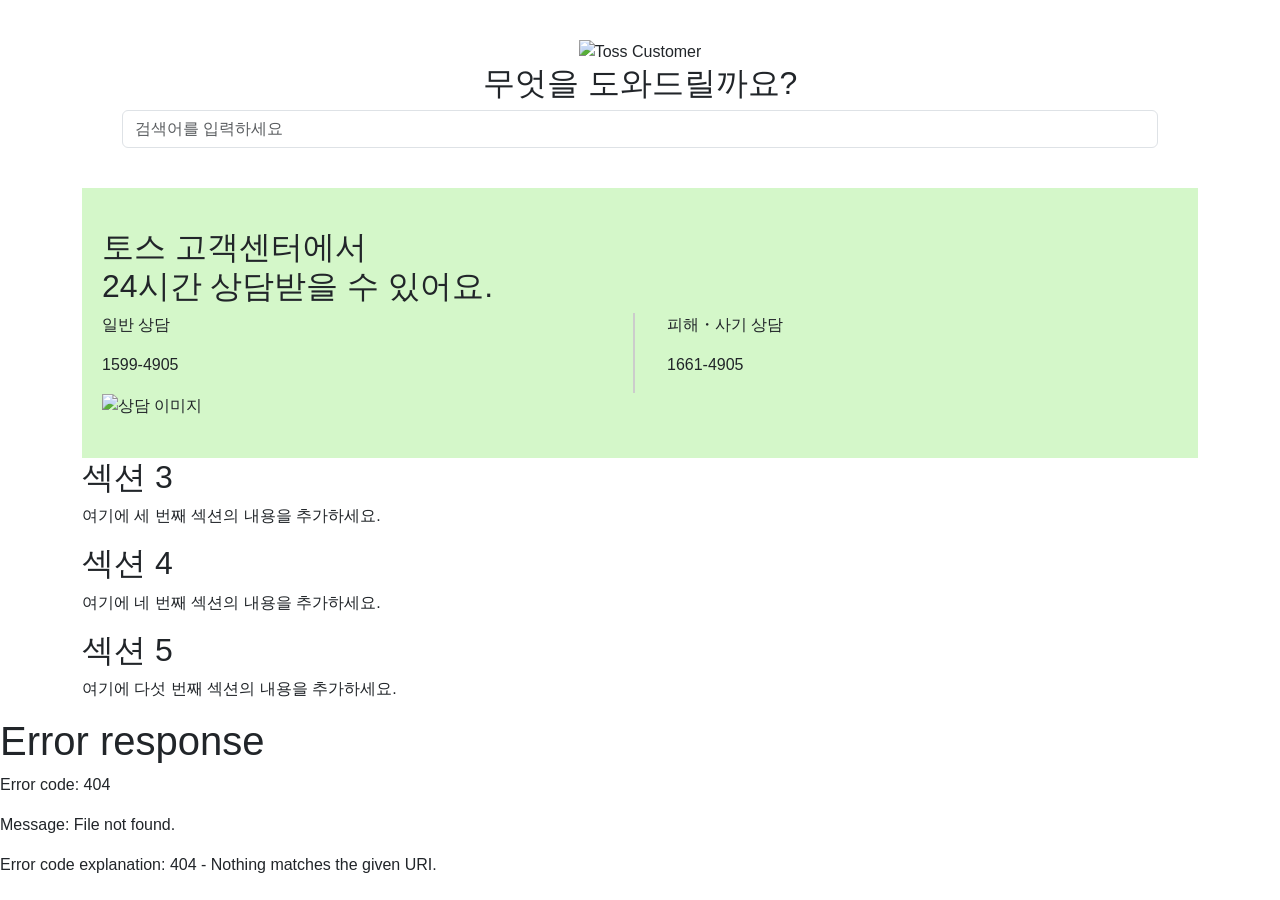
==== customerCenter/index.html @ 92075aa8 "gg" ====
<!DOCTYPE html>
<html lang="en">
<head>
  <meta charset="UTF-8">
  <meta name="viewport" content="width=device-width, initial-scale=1.0">
  <title>토스 고객센터</title>
  <link href="https://cdn.jsdelivr.net/npm/bootstrap@5.3.2/dist/css/bootstrap.min.css" rel="stylesheet"> 
  <script src="https://cdn.jsdelivr.net/npm/bootstrap@5.3.2/dist/js/bootstrap.bundle.min.js"></script>
  <style>
    html, body {
      font-family: Arial, sans-serif;
      margin: 0;
      padding: 0;
      height: 100%;
      overflow-x: hidden; /* 가로 스크롤 숨기기 */
    }

    #help {
      display: flex;
      flex-direction: column;
      justify-content: center;
      align-items: center;
      text-align: center;
      padding: 40px;
    }

    .section2 {
      background-color: #d4f7c9;
        width: 100%;
      padding: 40px 0;
      margin: 0;
    }

    .section2 .content {
      max-width: 1200px;
      margin: 0 auto;
      padding: 0 20px;
    }

    img {
      max-width: 100%;
      height: auto;
      object-fit: cover;
    }
  </style>
</head>
<body>

  <div class="container">
    <!-- 무엇을 도와드릴까요? -->
    <div id="help">
      <img src="img/toss_customer.png" alt="Toss Customer" class="img-fluid">
      <h2>무엇을 도와드릴까요?</h2>
      <input type="text" class="form-control search-input" placeholder="검색어를 입력하세요" aria-label="Search">
    </div>

    <!-- 고객센터 안내 -->
    <div class="section section2">
      <div class="content">
        <h2>토스 고객센터에서<br> 24시간 상담받을 수 있어요.</h2>
        <div class="row">
          <div class="col" style="border-right: 2px solid #ccc; padding-right: 20px; margin-right: 20px;">
            <p>일반 상담</p>
            <p>1599-4905</p>
          </div>
          <div class="col">
            <p>피해・사기 상담</p>
            <p>1661-4905</p>
          </div>
        </div>
        <img src="img/toss_tell.png" alt="상담 이미지" class="img-fluid" style="max-width: 500px; height: auto; object-position: top;">
      </div>
    </div>

    <!-- 추가 섹션 -->
    <div class="section section3">
      <h2>섹션 3</h2>
      <p>여기에 세 번째 섹션의 내용을 추가하세요.</p>
    </div>

    <div class="section section4">
      <h2>섹션 4</h2>
      <p>여기에 네 번째 섹션의 내용을 추가하세요.</p>
    </div>

    <div class="section section5">
      <h2>섹션 5</h2>
      <p>여기에 다섯 번째 섹션의 내용을 추가하세요.</p>
    </div>
  </div>

  <!-- footer.js에서 footer 파일을 불러오기 위한 스크립트 -->
  <script>
    fetch('/footer/footer.html')
      .then(response => response.text())
      .then(data => {
        document.body.insertAdjacentHTML('beforeend', data);
      });
  </script>

</body>
</html>
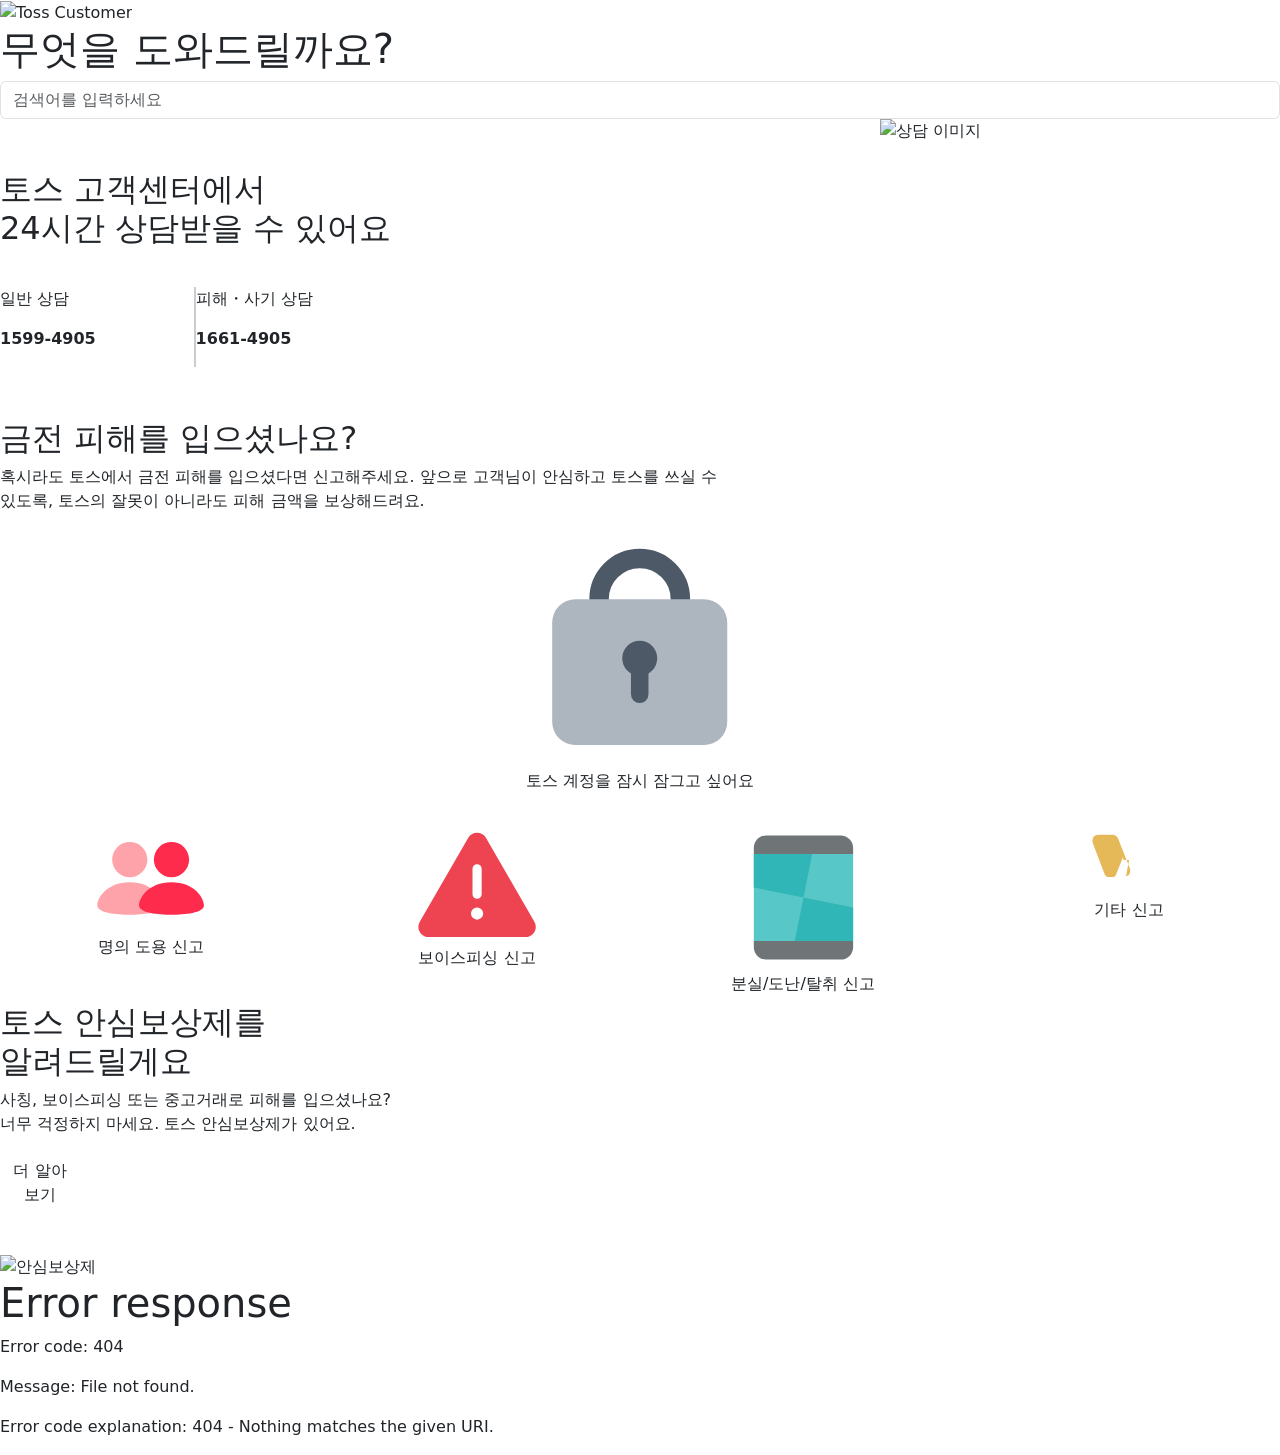
==== commit 5a4ffebf: "style분리,footer파일명 index로 변경" ====
--- a/customerCenter/index.html
+++ b/customerCenter/index.html
@@ -6,97 +6,137 @@
   <title>토스 고객센터</title>
   <link href="https://cdn.jsdelivr.net/npm/bootstrap@5.3.2/dist/css/bootstrap.min.css" rel="stylesheet"> 
   <script src="https://cdn.jsdelivr.net/npm/bootstrap@5.3.2/dist/js/bootstrap.bundle.min.js"></script>
-  <style>
-    html, body {
-      font-family: Arial, sans-serif;
-      margin: 0;
-      padding: 0;
-      height: 100%;
-      overflow-x: hidden; /* 가로 스크롤 숨기기 */
-    }
+    <link rel="stylesheet" href="/css/style.css">
+    </head>
+    <body>
 
-    #help {
-      display: flex;
-      flex-direction: column;
-      justify-content: center;
-      align-items: center;
-      text-align: center;
-      padding: 40px;
-    }
+  <!-- 무엇을 도와드릴까요? -->
+  <div class="section help">
+    <img src="img/toss_customer.png" alt="Toss Customer" class="img-fluid" width="100px">
+    <h1>무엇을 도와드릴까요?</h1>
+    <input type="text" class="form-control search-input" placeholder="검색어를 입력하세요" aria-label="Search">
+  </div>
 
-    .section2 {
-      background-color: #d4f7c9;
-        width: 100%;
-      padding: 40px 0;
-      margin: 0;
-    }
-
-    .section2 .content {
-      max-width: 1200px;
-      margin: 0 auto;
-      padding: 0 20px;
-    }
-
-    img {
-      max-width: 100%;
-      height: auto;
-      object-fit: cover;
-    }
-  </style>
-</head>
-<body>
-
-  <div class="container">
-    <!-- 무엇을 도와드릴까요? -->
-    <div id="help">
-      <img src="img/toss_customer.png" alt="Toss Customer" class="img-fluid">
-      <h2>무엇을 도와드릴까요?</h2>
-      <input type="text" class="form-control search-input" placeholder="검색어를 입력하세요" aria-label="Search">
-    </div>
-
-    <!-- 고객센터 안내 -->
-    <div class="section section2">
-      <div class="content">
-        <h2>토스 고객센터에서<br> 24시간 상담받을 수 있어요.</h2>
-        <div class="row">
-          <div class="col" style="border-right: 2px solid #ccc; padding-right: 20px; margin-right: 20px;">
+  <!-- 고객센터 안내 -->
+  <div class="section customer">
+    <div style="display: flex; align-items: center; justify-content: space-between;">
+      <div>
+        <div style="text-align: left; margin-bottom: 40px;">
+          <h2>토스 고객센터에서<br> 24시간 상담받을 수 있어요</h2>
+        </div>
+        <div class="contact-info" style="display: flex;">
+          <div class="col-6" style="border-right: 2px solid #ccc; padding-right: 20px;">
             <p>일반 상담</p>
-            <p>1599-4905</p>
+            <p class="fw-bold">1599-4905</p>
           </div>
-          <div class="col">
+          <div class="col-6">
             <p>피해・사기 상담</p>
-            <p>1661-4905</p>
+            <p class="fw-bold">1661-4905</p>
           </div>
         </div>
-        <img src="img/toss_tell.png" alt="상담 이미지" class="img-fluid" style="max-width: 500px; height: auto; object-position: top;">
+      </div>
+      <!-- 이미지를 오른쪽에 배치 -->
+      <img src="img/toss_tell.png" alt="상담 이미지" class="img-fluid" style="width: 400px; height: 300px; object-fit: cover; object-position: top;">
+    </div>
+  </div>
+  
+
+  <!-- 피해 신고하기 -->
+  <div class="section report">
+    <h2>금전 피해를 입으셨나요?</h2>
+    <p>혹시라도 토스에서 금전 피해를 입으셨다면 신고해주세요. 앞으로 고객님이 안심하고 토스를 쓰실 수<br> 있도록, 토스의 잘못이 아니라도 피해 금액을 보상해드려요.</p>
+    <!-- 신고버튼 -->
+    <div class="row text-center">
+      <!-- 첫 번째 줄: 토스 계정 잠시 잠그고 싶어요 -->
+      <div class="col-12 mb-3">
+        <button class="btn btn-custom">
+          <svg xmlns="http://www.w3.org/2000/svg" viewBox="0 0 24 24">
+            <g fill="none" fill-rule="evenodd">
+              <path stroke="#4E5968" stroke-linecap="round" stroke-width="2" d="M16.18 6.5a4.18 4.18 0 10-8.36 0"></path>
+              <path fill="#ADB5BE" d="M5.4 21.5h13.2a2.4 2.4 0 002.4-2.4V8.9a2.4 2.4 0 00-2.4-2.4H5.4A2.4 2.4 0 003 8.9v10.2a2.4 2.4 0 002.4 2.4"></path>
+              <path fill="#4E5968" d="M13.8 12.525a1.8 1.8 0 11-3.599.001 1.8 1.8 0 013.599 0"></path>
+              <path stroke="#4E5968" stroke-linecap="round" stroke-linejoin="round" stroke-width="1.8" d="M12 13.025v3.25"></path>
+            </g>
+          </svg>        
+          토스 계정을 잠시 잠그고 싶어요
+        </button>
+      </div>
+
+      <!-- 두 번째 줄: 나머지 신고 버튼들 -->
+      <div class="col-3">
+        <button class="btn btn-custom auto">
+          <svg xmlns="http://www.w3.org/2000/svg" viewBox="0 0 24 24">
+            <g fill="#ffa3ab">
+              <circle cx="7.5" cy="7.9" r="3.8"></circle>
+              <path d="M7.5 12.8c-5 0-7 3.4-7 5s4.2 2 7 2 7-.4 7-2-2-5-7-5z"></path>
+            </g>
+            <g fill="#ff2b4c">
+              <circle cx="16.5" cy="7.9" r="3.8"></circle>
+              <path d="M16.5 12.8c-5 0-7 3.4-7 5s4.2 2 7 2 7-.4 7-2-2-5-7-5z"></path>
+            </g>
+          </svg>
+          명의 도용 신고
+        </button>
+      </div>
+      <div class="col-3">
+        <button class="btn btn-custom auto">
+          <svg xmlns="http://www.w3.org/2000/svg" viewBox="0 0 24 24">
+            <g fill="none" fill-rule="evenodd">
+              <path fill="#EE4452" d="M10.268 2.913L.74 19.416c-.771 1.333.192 3 1.73 3H21.53c1.539 0 2.502-1.667 1.73-3L13.734 2.913c-.771-1.333-2.694-1.333-3.465 0"></path>
+              <path fill="#FFF" d="M12 16.583a1.2 1.2 0 100 2.4 1.2 1.2 0 000-2.4m0-1.683a.9.9 0 01-.9-.9V9a.9.9 0 011.8 0v5a.9.9 0 01-.9.9"></path>
+            </g>
+          </svg>
+          보이스피싱 신고
+        </button>
+      </div>
+      <div class="col-3">
+        <button class="btn btn-custom auto">
+          <svg xmlns="http://www.w3.org/2000/svg" viewBox="0 0 24 24">
+            <path d="m20 4c0-1.1-.9-2-2-2h-12c-1.1 0-2 .9-2 2v1h16z" fill="#6f7477"></path>
+            <path d="m4 20c0 1.1.9 2 2 2h12c1.1 0 2-.9 2-2v-1h-16z" fill="#6f7477"></path>
+            <path d="m4 5h16v14h-16z" fill="#58c7c7"></path>
+            <g fill="#30b6b6">
+              <path d="m12 12 1.4-7h-9.4v5.4z"></path>
+              <path d="m20 13.6-8-1.6-1.4 7h9.4z"></path>
+            </g>
+          </svg>      
+          분실/도난/탈취 신고
+        </button>
+      </div>
+      <div class="col-3">
+        <button class="btn btn-custom auto">
+          <svg xmlns="http://www.w3.org/2000/svg" viewBox="0 0 24 24">
+            <path fill="#e5b858" d="m12 12h-1.8l-.2-.9-2.3 5.8c-.2.4-.6.6-1.1.6h-1.3c-.6 0-1-.4-1.2-.9l-3.8-10c-.2-.6-.2-1.3.1-1.9s1-.9 1.6-.9h4.7c.7 0 1.4.4 1.7 1.1l3.9 9.9c.1.6.1 1.3-.3 1.9-.2.3-.6.5-1 .5"></path>
+          </svg>
+          기타 신고
+        </button>
       </div>
     </div>
-
-    <!-- 추가 섹션 -->
-    <div class="section section3">
-      <h2>섹션 3</h2>
-      <p>여기에 세 번째 섹션의 내용을 추가하세요.</p>
+  </div>
+  <div class="section compensation">
+    <div style="text-align: left; margin-bottom: 40px;">
+      <h2>토스 안심보상제를<br> 알려드릴게요</h2>
+      <p>사칭, 보이스피싱 또는 중고거래로 피해를 입으셨나요?<br>
+        너무 걱정하지 마세요. 토스 안심보상제가 있어요.</p>
+      <button class="btn btn-custom auto" style="width: 80px;">더 알아보기</button>
     </div>
-
-    <div class="section section4">
-      <h2>섹션 4</h2>
-      <p>여기에 네 번째 섹션의 내용을 추가하세요.</p>
-    </div>
-
-    <div class="section section5">
-      <h2>섹션 5</h2>
-      <p>여기에 다섯 번째 섹션의 내용을 추가하세요.</p>
+    <div>
+      <img src="/img/toss_compensation.png" alt="안심보상제" style="width: 300px;">
     </div>
   </div>
+  
+  
+  <!-- footer.html 파일을 포함할 div -->
+<div id="footer-container"></div>
 
-  <!-- footer.js에서 footer 파일을 불러오기 위한 스크립트 -->
-  <script>
-    fetch('/footer/footer.html')
-      .then(response => response.text())
-      .then(data => {
-        document.body.insertAdjacentHTML('beforeend', data);
-      });
-  </script>
+<script>
+  fetch('../footer/footer.html')  // footer/footer 경로에서 파일을 가져옵니다.
+    .then(response => response.text())
+    .then(data => {
+      document.getElementById('footer-container').innerHTML = data;
+    })
+    .catch(error => console.error('Error loading footer:', error));
+</script>
 
 </body>
 </html>
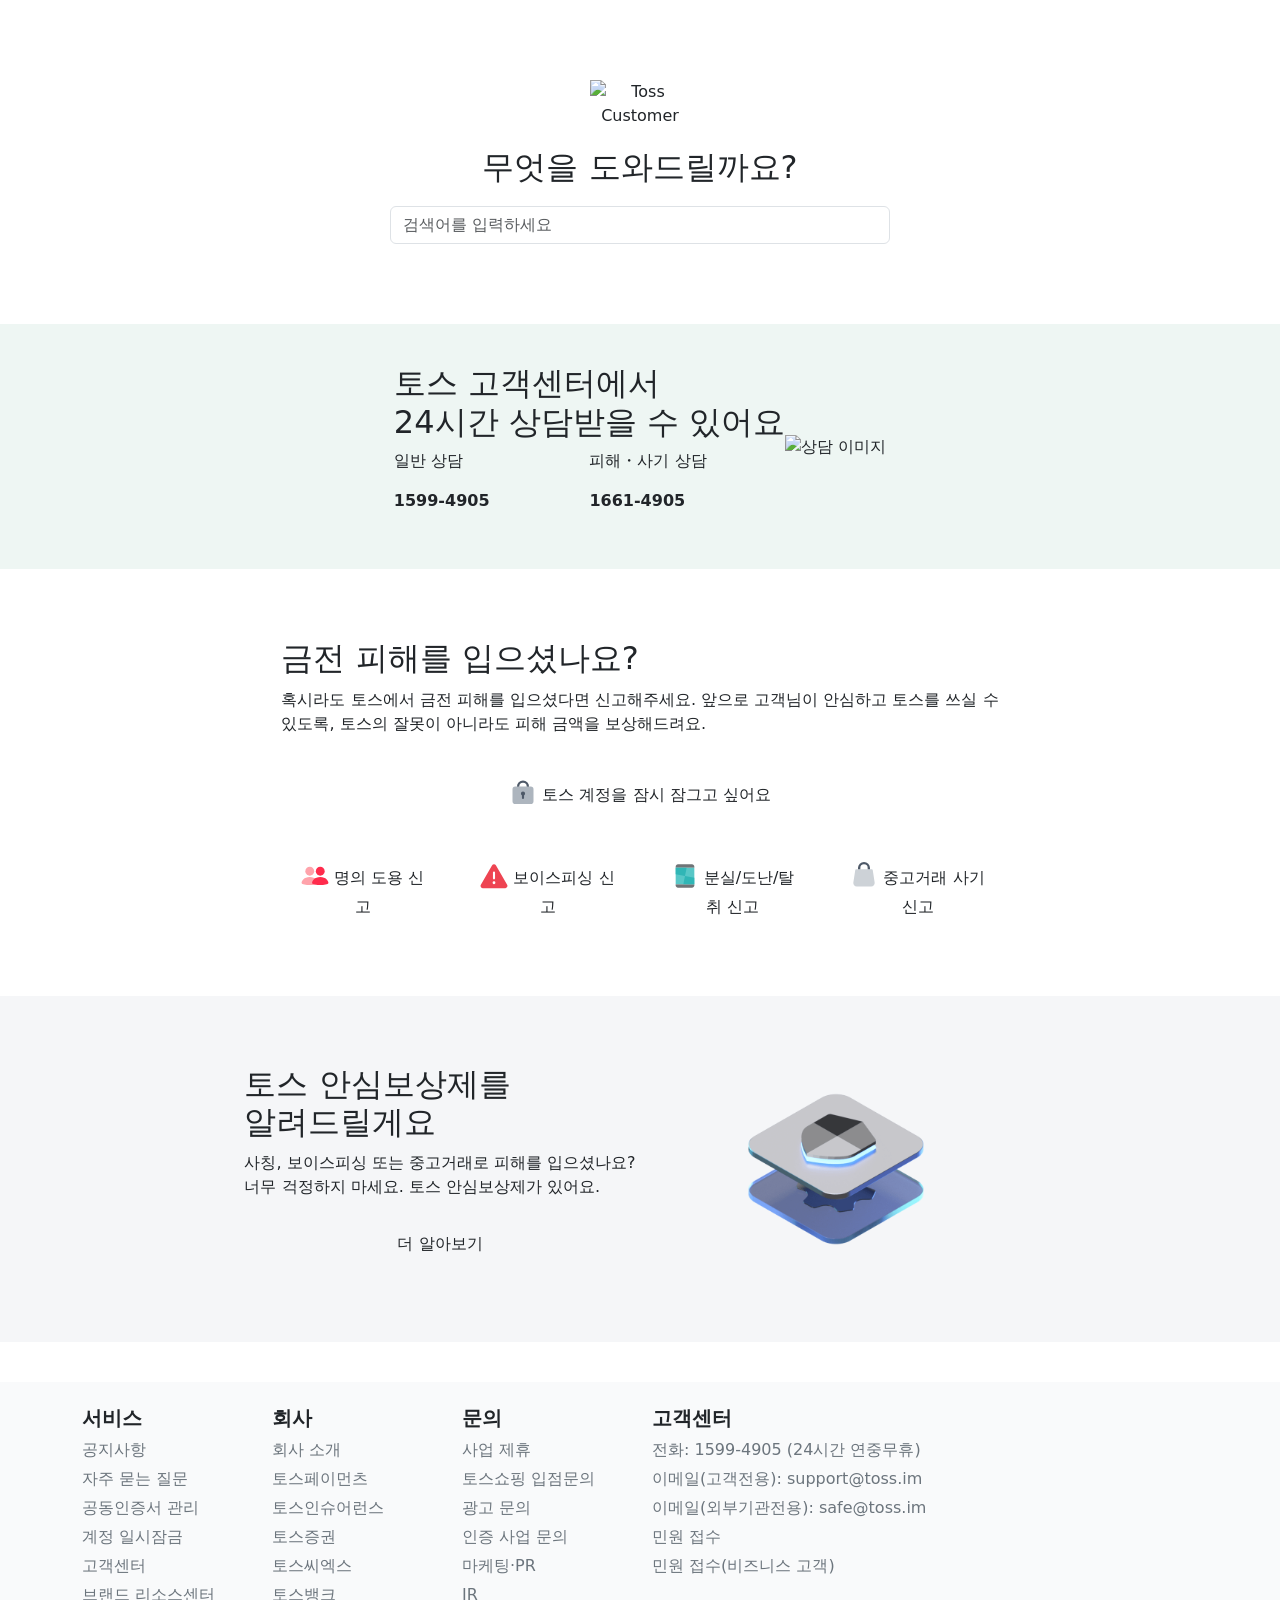
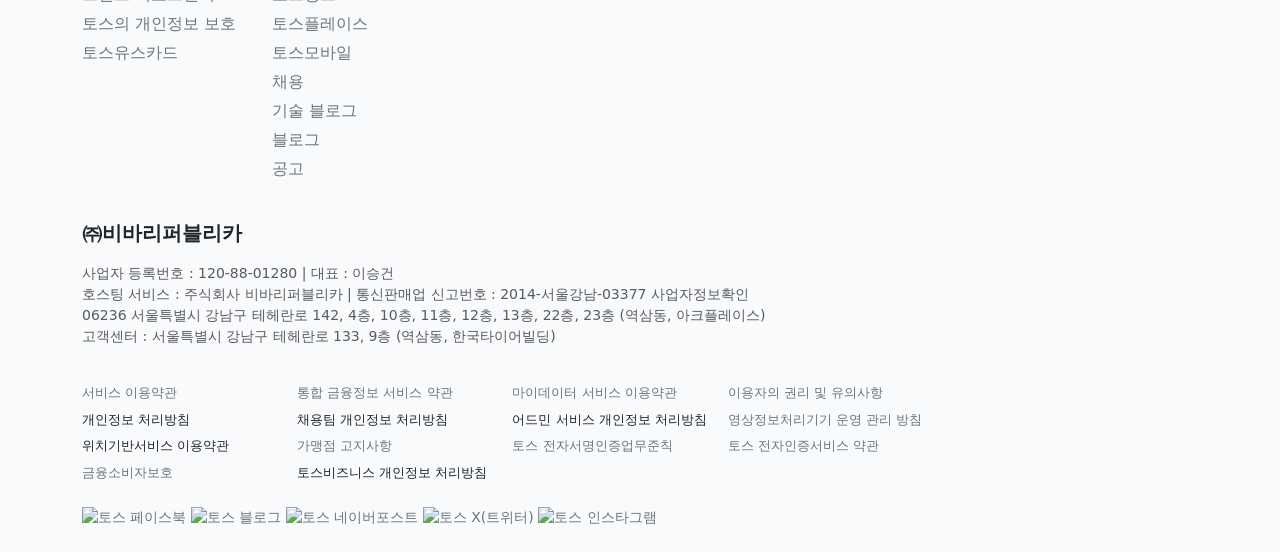
==== commit b972cbad: "푸터 경로수정" ====
--- a/customerCenter/index.html
+++ b/customerCenter/index.html
@@ -6,48 +6,41 @@
   <title>토스 고객센터</title>
   <link href="https://cdn.jsdelivr.net/npm/bootstrap@5.3.2/dist/css/bootstrap.min.css" rel="stylesheet"> 
   <script src="https://cdn.jsdelivr.net/npm/bootstrap@5.3.2/dist/js/bootstrap.bundle.min.js"></script>
-    <link rel="stylesheet" href="/css/style.css">
-    </head>
-    <body>
+  <link rel="stylesheet" href="./css/style.css">
+</head>
+<body>
 
-  <!-- 무엇을 도와드릴까요? -->
   <div class="section help">
     <img src="img/toss_customer.png" alt="Toss Customer" class="img-fluid" width="100px">
     <h1>무엇을 도와드릴까요?</h1>
     <input type="text" class="form-control search-input" placeholder="검색어를 입력하세요" aria-label="Search">
   </div>
 
-  <!-- 고객센터 안내 -->
-  <div class="section customer">
-    <div style="display: flex; align-items: center; justify-content: space-between;">
-      <div>
-        <div style="text-align: left; margin-bottom: 40px;">
-          <h2>토스 고객센터에서<br> 24시간 상담받을 수 있어요</h2>
+  <div class="section customer img_container">
+    <div>
+      <h2>토스 고객센터에서<br> 24시간 상담받을 수 있어요</h2>
+      <div class="contact-info">
+        <div class="col-6">
+          <p>일반 상담</p>
+          <p class="fw-bold">1599-4905</p>
         </div>
-        <div class="contact-info" style="display: flex;">
-          <div class="col-6" style="border-right: 2px solid #ccc; padding-right: 20px;">
-            <p>일반 상담</p>
-            <p class="fw-bold">1599-4905</p>
-          </div>
-          <div class="col-6">
-            <p>피해・사기 상담</p>
-            <p class="fw-bold">1661-4905</p>
-          </div>
+        <div class="col-6">
+          <p>피해・사기 상담</p>
+          <p class="fw-bold">1661-4905</p>
         </div>
       </div>
-      <!-- 이미지를 오른쪽에 배치 -->
-      <img src="img/toss_tell.png" alt="상담 이미지" class="img-fluid" style="width: 400px; height: 300px; object-fit: cover; object-position: top;">
+    </div>
+    <div>
+      <img src="img/toss_tell.png" alt="상담 이미지" class="img-fluid">
     </div>
   </div>
-  
 
-  <!-- 피해 신고하기 -->
   <div class="section report">
+    <div>
     <h2>금전 피해를 입으셨나요?</h2>
     <p>혹시라도 토스에서 금전 피해를 입으셨다면 신고해주세요. 앞으로 고객님이 안심하고 토스를 쓰실 수<br> 있도록, 토스의 잘못이 아니라도 피해 금액을 보상해드려요.</p>
-    <!-- 신고버튼 -->
-    <div class="row text-center">
-      <!-- 첫 번째 줄: 토스 계정 잠시 잠그고 싶어요 -->
+    </div>
+    <div class="row">
       <div class="col-12 mb-3">
         <button class="btn btn-custom">
           <svg xmlns="http://www.w3.org/2000/svg" viewBox="0 0 24 24">
@@ -62,7 +55,6 @@
         </button>
       </div>
 
-      <!-- 두 번째 줄: 나머지 신고 버튼들 -->
       <div class="col-3">
         <button class="btn btn-custom auto">
           <svg xmlns="http://www.w3.org/2000/svg" viewBox="0 0 24 24">
@@ -79,7 +71,7 @@
         </button>
       </div>
       <div class="col-3">
-        <button class="btn btn-custom auto">
+        <button class='btn btn-custom auto'>
           <svg xmlns="http://www.w3.org/2000/svg" viewBox="0 0 24 24">
             <g fill="none" fill-rule="evenodd">
               <path fill="#EE4452" d="M10.268 2.913L.74 19.416c-.771 1.333.192 3 1.73 3H21.53c1.539 0 2.502-1.667 1.73-3L13.734 2.913c-.771-1.333-2.694-1.333-3.465 0"></path>
@@ -105,38 +97,35 @@
       </div>
       <div class="col-3">
         <button class="btn btn-custom auto">
-          <svg xmlns="http://www.w3.org/2000/svg" viewBox="0 0 24 24">
-            <path fill="#e5b858" d="m12 12h-1.8l-.2-.9-2.3 5.8c-.2.4-.6.6-1.1.6h-1.3c-.6 0-1-.4-1.2-.9l-3.8-10c-.2-.6-.2-1.3.1-1.9s1-.9 1.6-.9h4.7c.7 0 1.4.4 1.7 1.1l3.9 9.9c.1.6.1 1.3-.3 1.9-.2.3-.6.5-1 .5"></path>
-          </svg>
-          기타 신고
+          <svg enable-background="new 0 0 24 24" viewBox="0 0 24 24" xmlns="http://www.w3.org/2000/svg">
+            <path d="m18.52 6.163h-13.04c-.493 0-.913.36-.988.847l-1.624 10.515c-.281 1.818 1.126 3.458 2.965 3.458h12.334c1.839 0 3.246-1.64 2.965-3.458l-1.624-10.515c-.075-.487-.495-.847-.988-.847z" fill="#cdd2d7"></path><path d="m7.855 6.163v-1c0-2.289 1.856-4.145 4.145-4.145s4.145 1.856 4.145 4.145v1" fill="none" stroke="#4e5968" stroke-miterlimit="10" stroke-width="2">
+            </path></svg>
+         중고거래 사기 신고
         </button>
       </div>
     </div>
   </div>
-  <div class="section compensation">
-    <div style="text-align: left; margin-bottom: 40px;">
+
+  <div class="section compensation img_container">
+    <div>
       <h2>토스 안심보상제를<br> 알려드릴게요</h2>
-      <p>사칭, 보이스피싱 또는 중고거래로 피해를 입으셨나요?<br>
-        너무 걱정하지 마세요. 토스 안심보상제가 있어요.</p>
-      <button class="btn btn-custom auto" style="width: 80px;">더 알아보기</button>
+      <p>사칭, 보이스피싱 또는 중고거래로 피해를 입으셨나요?<br> 너무 걱정하지 마세요. 토스 안심보상제가 있어요.</p>
+      <button class="btn btn-custom auto">더 알아보기</button>
     </div>
     <div>
-      <img src="/img/toss_compensation.png" alt="안심보상제" style="width: 300px;">
+      <img src="./img/toss_compensation.png" alt="안심보상제">
     </div>
   </div>
-  
-  
-  <!-- footer.html 파일을 포함할 div -->
-<div id="footer-container"></div>
 
-<script>
-  fetch('../footer/footer.html')  // footer/footer 경로에서 파일을 가져옵니다.
-    .then(response => response.text())
-    .then(data => {
-      document.getElementById('footer-container').innerHTML = data;
-    })
-    .catch(error => console.error('Error loading footer:', error));
-</script>
+  <div id="footer-container"></div>
 
+  <script>
+    fetch('../footer/index.html')
+      .then(response => response.text())
+      .then(data => {
+        document.getElementById('footer-container').innerHTML = data;
+      })
+      .catch(error => console.error('Error loading footer:', error));
+  </script>
 </body>
 </html>
--- a/customerCenter/css/style.css
+++ b/customerCenter/css/style.css
@@ -0,0 +1,142 @@
+body {
+  font-family: Arial, sans-serif;
+  height: 100%;
+}
+
+/* 섹션 스타일 */
+.section {
+  margin: 40px 0;
+  padding: 40px 0;
+   width: 100%;
+  text-align: center;
+  display: flex;
+  align-items: center;
+  justify-content: start;
+  flex-direction: column;
+} 
+
+.customer {
+  background-color: #EEF6F3;
+}
+
+
+.compensation {
+  background-color: #F5F6F8;
+  flex-direction: row;
+  justify-content: center;
+}
+
+/* 제목 스타일 */
+h2 {
+  font-size: 28px;
+  font-weight: bold;
+  text-align: left;
+  margin-top: 40px;
+  margin-bottom: 20px;
+}
+p {
+  margin-bottom: 20px;
+  text-align: left;
+}
+/* 버튼 스타일 */
+.btn-custom {
+  background-color: #f0f0f0;
+  border-color: #ccc;
+  color: #333;
+  display: flex;
+  flex-direction: column;
+  align-items: center;
+  justify-content: center;
+  text-align: center;
+  height: 100%;
+  width: 100%;
+  margin: 10px 0;
+  font-size: 14px;
+  min-width: 120px;
+}
+
+.btn-custom:hover {
+  background-color: #e0e0e0;
+  border-color: #bbb;
+}
+
+.btn-custom svg {
+  width: 28px;
+  height: 28px;
+  margin-bottom: 5px;
+}
+/* 이미지 컨테이너 */
+.img_container {
+  display: flex;
+  align-items: center; /* 세로 중앙 정렬 */
+  justify-content: center; /* 양쪽에 배치 */
+  flex-direction: row; /* 이미지를 오른쪽으로 배치 */
+}
+
+.img-container img {
+ 
+  object-fit: cover; /* 이미지가 잘리지 않도록 설정 */
+}
+
+/* 무엇을 도와드릴까요? */
+.help img {
+  width: 100px;
+}
+
+.help h1 {
+  font-size: 2rem;
+  margin: 20px 0;
+}
+
+.search-input {
+  max-width: 500px;
+  margin: 0 auto;
+  display: block;
+}
+
+/* 고객센터 안내 */
+.customer{
+  max-height: 300px;
+}
+
+.customer .contact-info {
+  display: flex;  /* 전화번호 가로정렬 */
+  }
+
+.customer img {
+  width: 400px;
+  height: 300px;
+  object-fit: cover;
+  object-position: top;
+}
+
+/* 피해 신고하기 */
+.report{
+ padding: 30px 0;
+}
+.report h2 {
+  font-size: 2rem;
+  margin-bottom: 10px;
+  
+}
+.report .row {
+  max-width: 740px; /* 최대 너비 설정 */
+  margin: 0 auto; /* 중앙 정렬 */
+}
+
+/* 토스 안심보상제 */
+.compensation {
+  display: flex;
+   margin-top: 40px;
+}
+
+.compensation h2 {
+  font-size: 2rem;
+  margin-bottom: 10px;
+}
+
+
+/* 안심보상 이미지 */
+.compensation img {
+  width: 400px;
+}
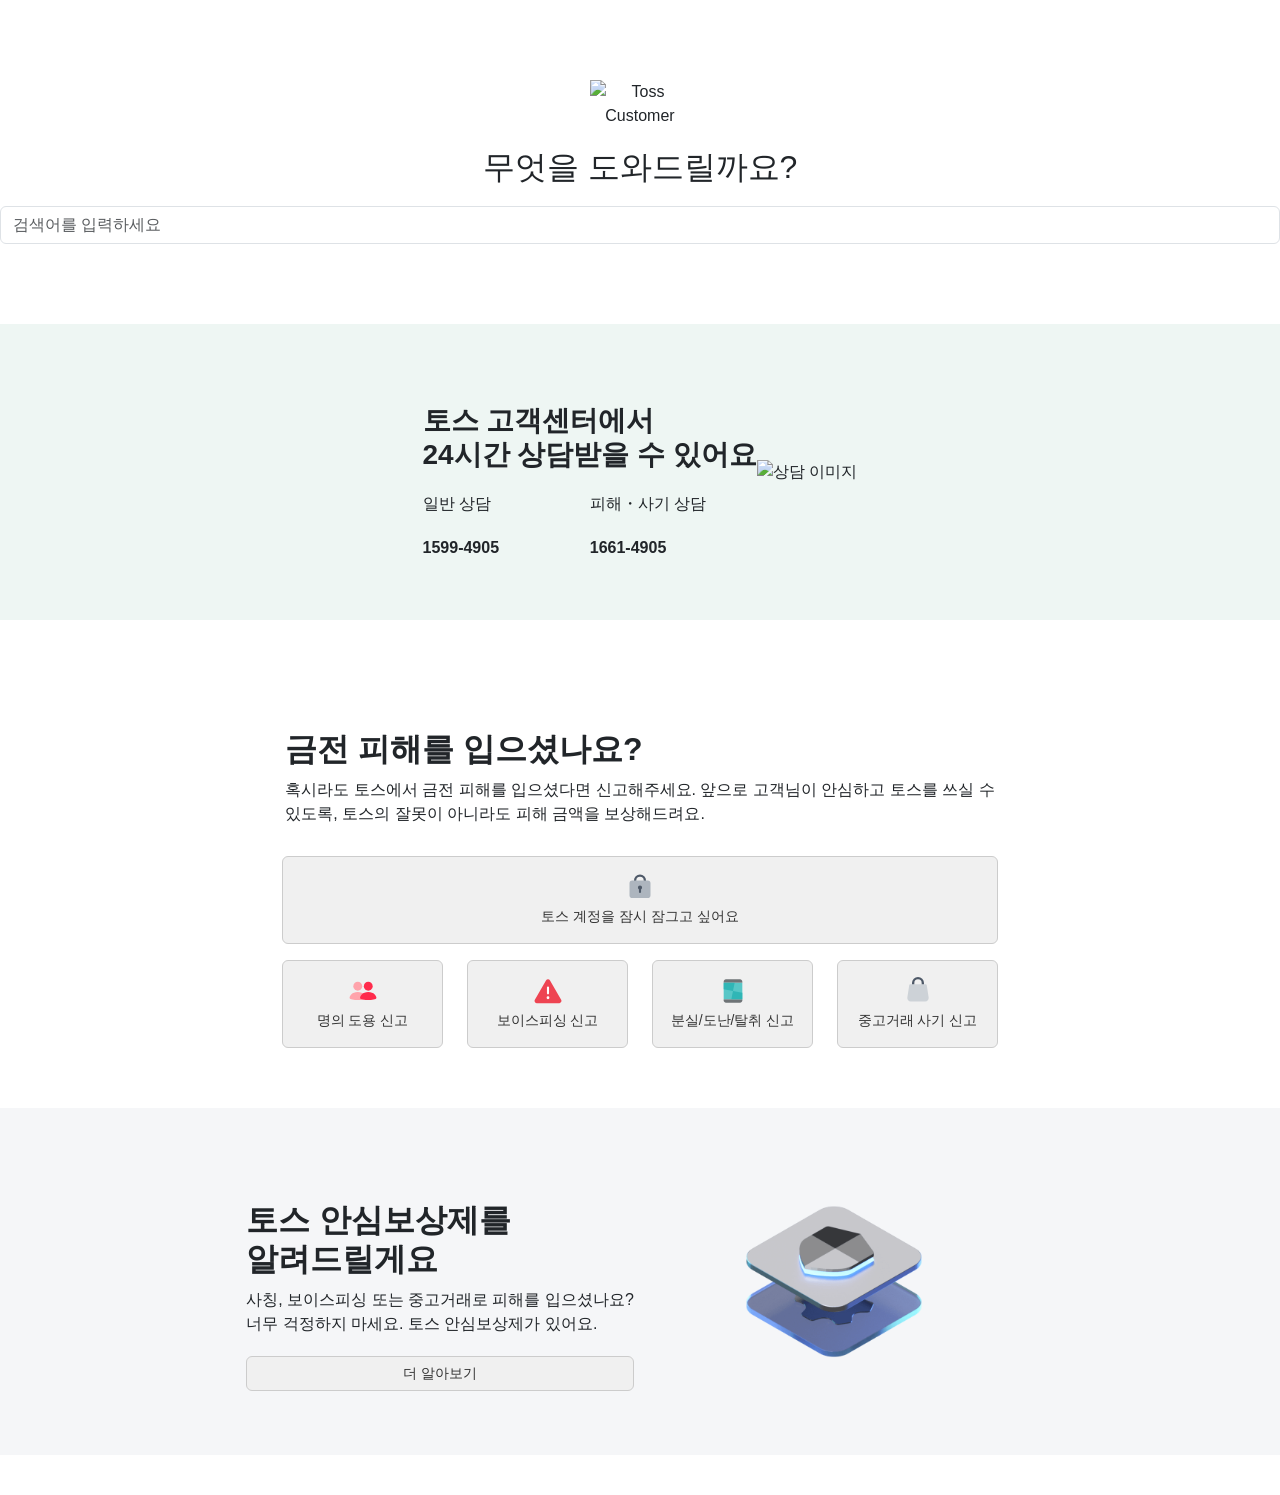
==== commit d0bfc656: "스네이크 클래스로 변경" ====
--- a/customerCenter/index.html
+++ b/customerCenter/index.html
@@ -6,7 +6,7 @@
   <title>토스 고객센터</title>
   <link href="https://cdn.jsdelivr.net/npm/bootstrap@5.3.2/dist/css/bootstrap.min.css" rel="stylesheet"> 
   <script src="https://cdn.jsdelivr.net/npm/bootstrap@5.3.2/dist/js/bootstrap.bundle.min.js"></script>
-  <link rel="stylesheet" href="./css/style.css">
+  <link rel="stylesheet" href="/customerCenter/css/style.css">
 </head>
 <body>
 
@@ -19,7 +19,7 @@
   <div class="section customer img_container">
     <div>
       <h2>토스 고객센터에서<br> 24시간 상담받을 수 있어요</h2>
-      <div class="contact-info">
+      <div class="contact_info">
         <div class="col-6">
           <p>일반 상담</p>
           <p class="fw-bold">1599-4905</p>
@@ -42,7 +42,7 @@
     </div>
     <div class="row">
       <div class="col-12 mb-3">
-        <button class="btn btn-custom">
+        <button class="btn btn_custom auto">
           <svg xmlns="http://www.w3.org/2000/svg" viewBox="0 0 24 24">
             <g fill="none" fill-rule="evenodd">
               <path stroke="#4E5968" stroke-linecap="round" stroke-width="2" d="M16.18 6.5a4.18 4.18 0 10-8.36 0"></path>
@@ -56,7 +56,7 @@
       </div>
 
       <div class="col-3">
-        <button class="btn btn-custom auto">
+        <button class="btn btn_custom auto">
           <svg xmlns="http://www.w3.org/2000/svg" viewBox="0 0 24 24">
             <g fill="#ffa3ab">
               <circle cx="7.5" cy="7.9" r="3.8"></circle>
@@ -71,7 +71,7 @@
         </button>
       </div>
       <div class="col-3">
-        <button class='btn btn-custom auto'>
+        <button class='btn btn_custom auto'>
           <svg xmlns="http://www.w3.org/2000/svg" viewBox="0 0 24 24">
             <g fill="none" fill-rule="evenodd">
               <path fill="#EE4452" d="M10.268 2.913L.74 19.416c-.771 1.333.192 3 1.73 3H21.53c1.539 0 2.502-1.667 1.73-3L13.734 2.913c-.771-1.333-2.694-1.333-3.465 0"></path>
@@ -82,7 +82,7 @@
         </button>
       </div>
       <div class="col-3">
-        <button class="btn btn-custom auto">
+        <button class="btn btn_custom auto">
           <svg xmlns="http://www.w3.org/2000/svg" viewBox="0 0 24 24">
             <path d="m20 4c0-1.1-.9-2-2-2h-12c-1.1 0-2 .9-2 2v1h16z" fill="#6f7477"></path>
             <path d="m4 20c0 1.1.9 2 2 2h12c1.1 0 2-.9 2-2v-1h-16z" fill="#6f7477"></path>
@@ -96,7 +96,7 @@
         </button>
       </div>
       <div class="col-3">
-        <button class="btn btn-custom auto">
+        <button class="btn btn_custom auto">
           <svg enable-background="new 0 0 24 24" viewBox="0 0 24 24" xmlns="http://www.w3.org/2000/svg">
             <path d="m18.52 6.163h-13.04c-.493 0-.913.36-.988.847l-1.624 10.515c-.281 1.818 1.126 3.458 2.965 3.458h12.334c1.839 0 3.246-1.64 2.965-3.458l-1.624-10.515c-.075-.487-.495-.847-.988-.847z" fill="#cdd2d7"></path><path d="m7.855 6.163v-1c0-2.289 1.856-4.145 4.145-4.145s4.145 1.856 4.145 4.145v1" fill="none" stroke="#4e5968" stroke-miterlimit="10" stroke-width="2">
             </path></svg>
@@ -110,16 +110,14 @@
     <div>
       <h2>토스 안심보상제를<br> 알려드릴게요</h2>
       <p>사칭, 보이스피싱 또는 중고거래로 피해를 입으셨나요?<br> 너무 걱정하지 마세요. 토스 안심보상제가 있어요.</p>
-      <button class="btn btn-custom auto">더 알아보기</button>
+      <button class="btn btn_custom auto">더 알아보기</button>
     </div>
     <div>
       <img src="./img/toss_compensation.png" alt="안심보상제">
     </div>
   </div>
 
-  <div id="footer-container"></div>
-
-  <script>
+    <script>
     fetch('../footer/index.html')
       .then(response => response.text())
       .then(data => {
--- a/customerCenter/css/style.css
+++ b/customerCenter/css/style.css
@@ -39,7 +39,7 @@
   text-align: left;
 }
 /* 버튼 스타일 */
-.btn-custom {
+.btn_custom {
   background-color: #f0f0f0;
   border-color: #ccc;
   color: #333;
@@ -55,12 +55,12 @@
   min-width: 120px;
 }
 
-.btn-custom:hover {
+.btn_custom:hover {
   background-color: #e0e0e0;
   border-color: #bbb;
 }
 
-.btn-custom svg {
+.btn_custom svg {
   width: 28px;
   height: 28px;
   margin-bottom: 5px;
@@ -73,7 +73,7 @@
   flex-direction: row; /* 이미지를 오른쪽으로 배치 */
 }
 
-.img-container img {
+.img_container img {
  
   object-fit: cover; /* 이미지가 잘리지 않도록 설정 */
 }
@@ -88,7 +88,7 @@
   margin: 20px 0;
 }
 
-.search-input {
+.search_input {
   max-width: 500px;
   margin: 0 auto;
   display: block;
@@ -99,7 +99,7 @@
   max-height: 300px;
 }
 
-.customer .contact-info {
+.customer .contact_info {
   display: flex;  /* 전화번호 가로정렬 */
   }
 
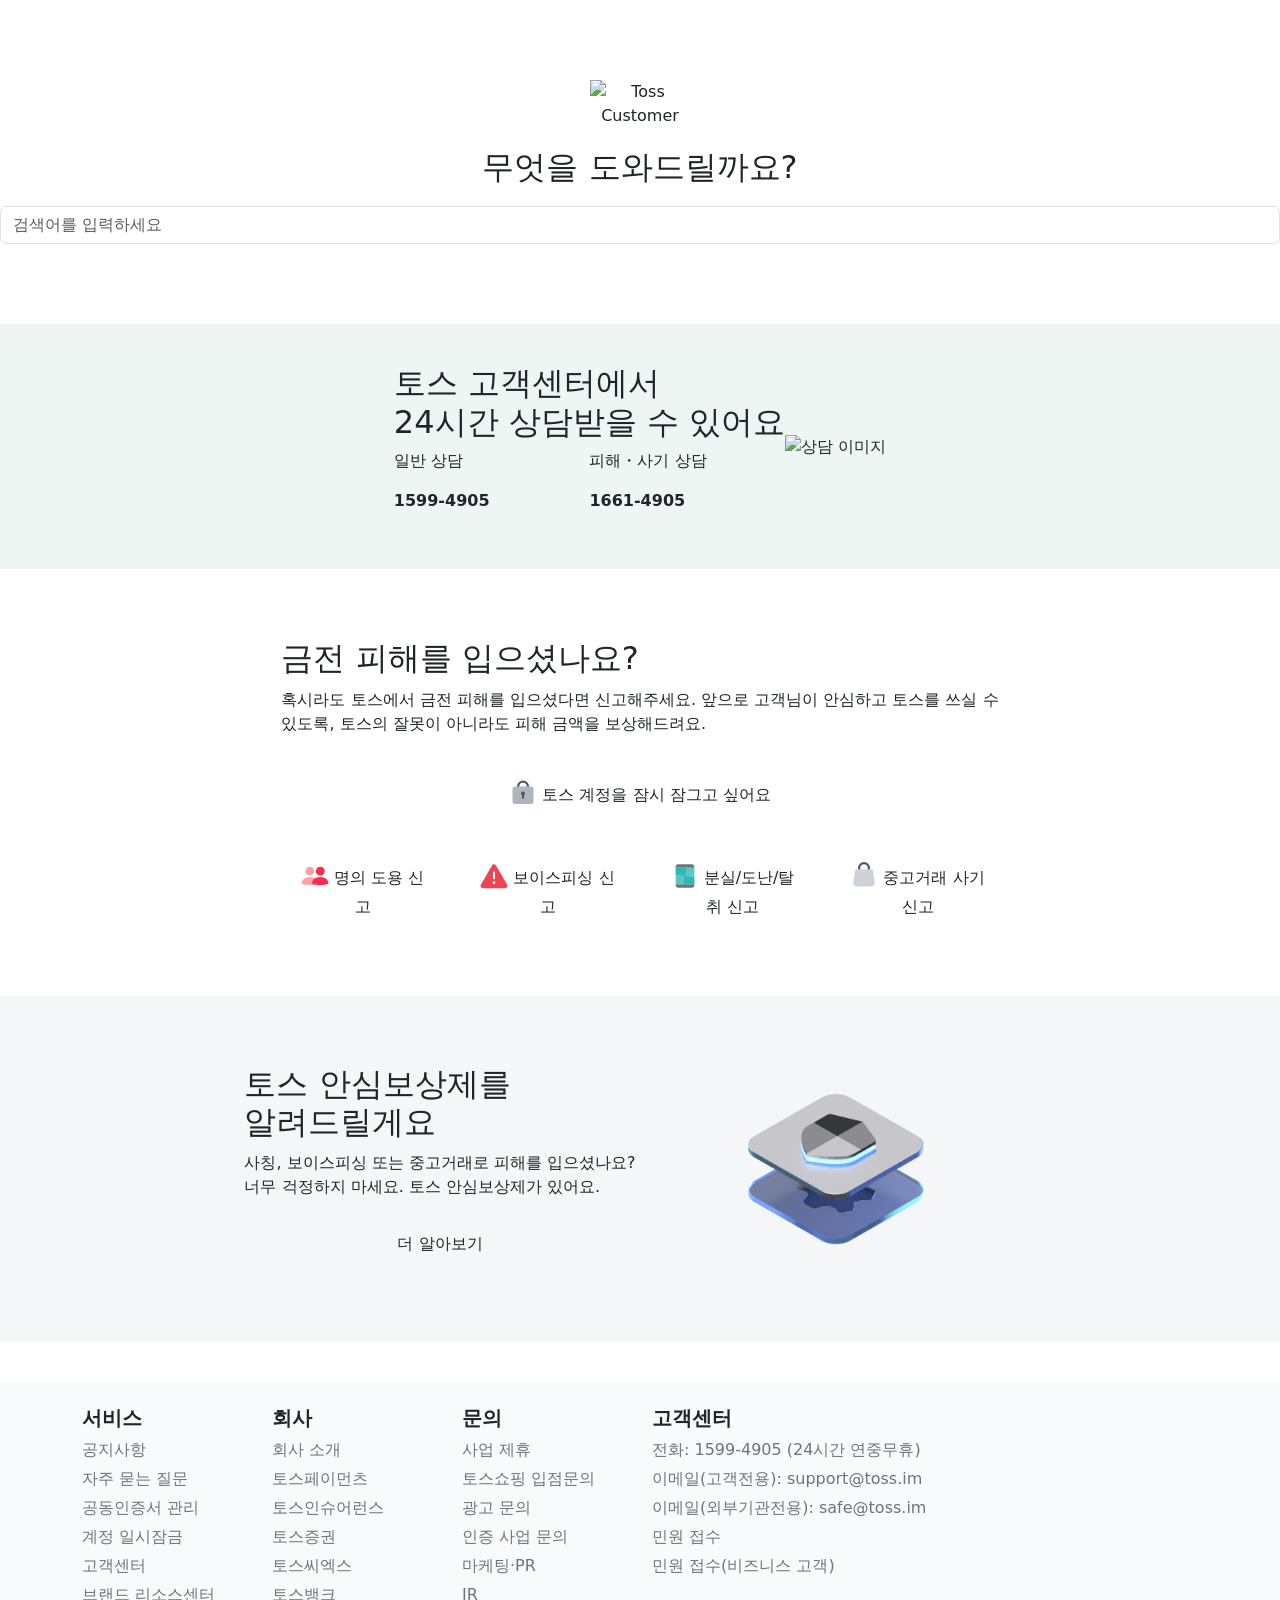
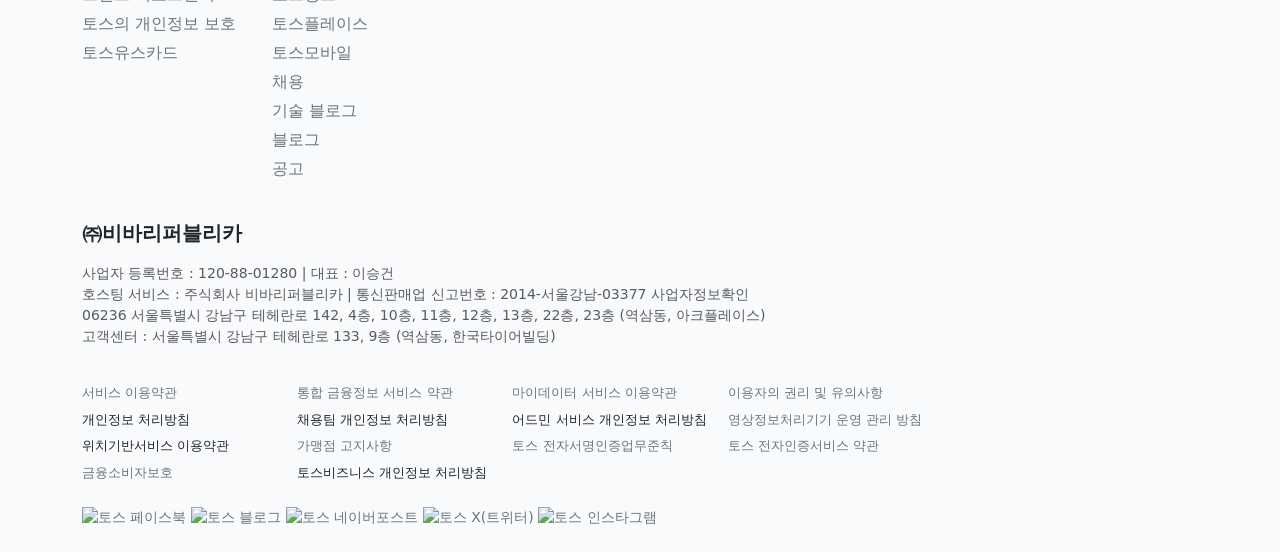
==== commit 054188dd: "푸터 JS로 불러오기" ====
--- a/customerCenter/index.html
+++ b/customerCenter/index.html
@@ -7,6 +7,22 @@
   <link href="https://cdn.jsdelivr.net/npm/bootstrap@5.3.2/dist/css/bootstrap.min.css" rel="stylesheet"> 
   <script src="https://cdn.jsdelivr.net/npm/bootstrap@5.3.2/dist/js/bootstrap.bundle.min.js"></script>
   <link rel="stylesheet" href="/customerCenter/css/style.css">
+  <script>
+    document.addEventListener('DOMContentLoaded', function() {
+  fetch('../footer/index.html') // 외부 footer 파일 경로
+    .then(response => response.text()) // 파일을 텍스트로 변환
+    .then(data => {
+      // 불러온 데이터가 footer-container에 삽입
+      const footerContainer = document.getElementById('footer-container');
+      if (footerContainer) {
+        footerContainer.innerHTML = data;
+      } else {
+        console.error('footer-container 요소를 찾을 수 없습니다.');
+      }
+    })
+    .catch(error => console.error('Error loading footer:', error));
+});
+  </script>
 </head>
 <body>
 
@@ -15,7 +31,6 @@
     <h1>무엇을 도와드릴까요?</h1>
     <input type="text" class="form-control search-input" placeholder="검색어를 입력하세요" aria-label="Search">
   </div>
-
   <div class="section customer img_container">
     <div>
       <h2>토스 고객센터에서<br> 24시간 상담받을 수 있어요</h2>
@@ -116,14 +131,9 @@
       <img src="./img/toss_compensation.png" alt="안심보상제">
     </div>
   </div>
-
+  <div id="footer-container"></div>
     <script>
-    fetch('../footer/index.html')
-      .then(response => response.text())
-      .then(data => {
-        document.getElementById('footer-container').innerHTML = data;
-      })
-      .catch(error => console.error('Error loading footer:', error));
+    
   </script>
 </body>
 </html>
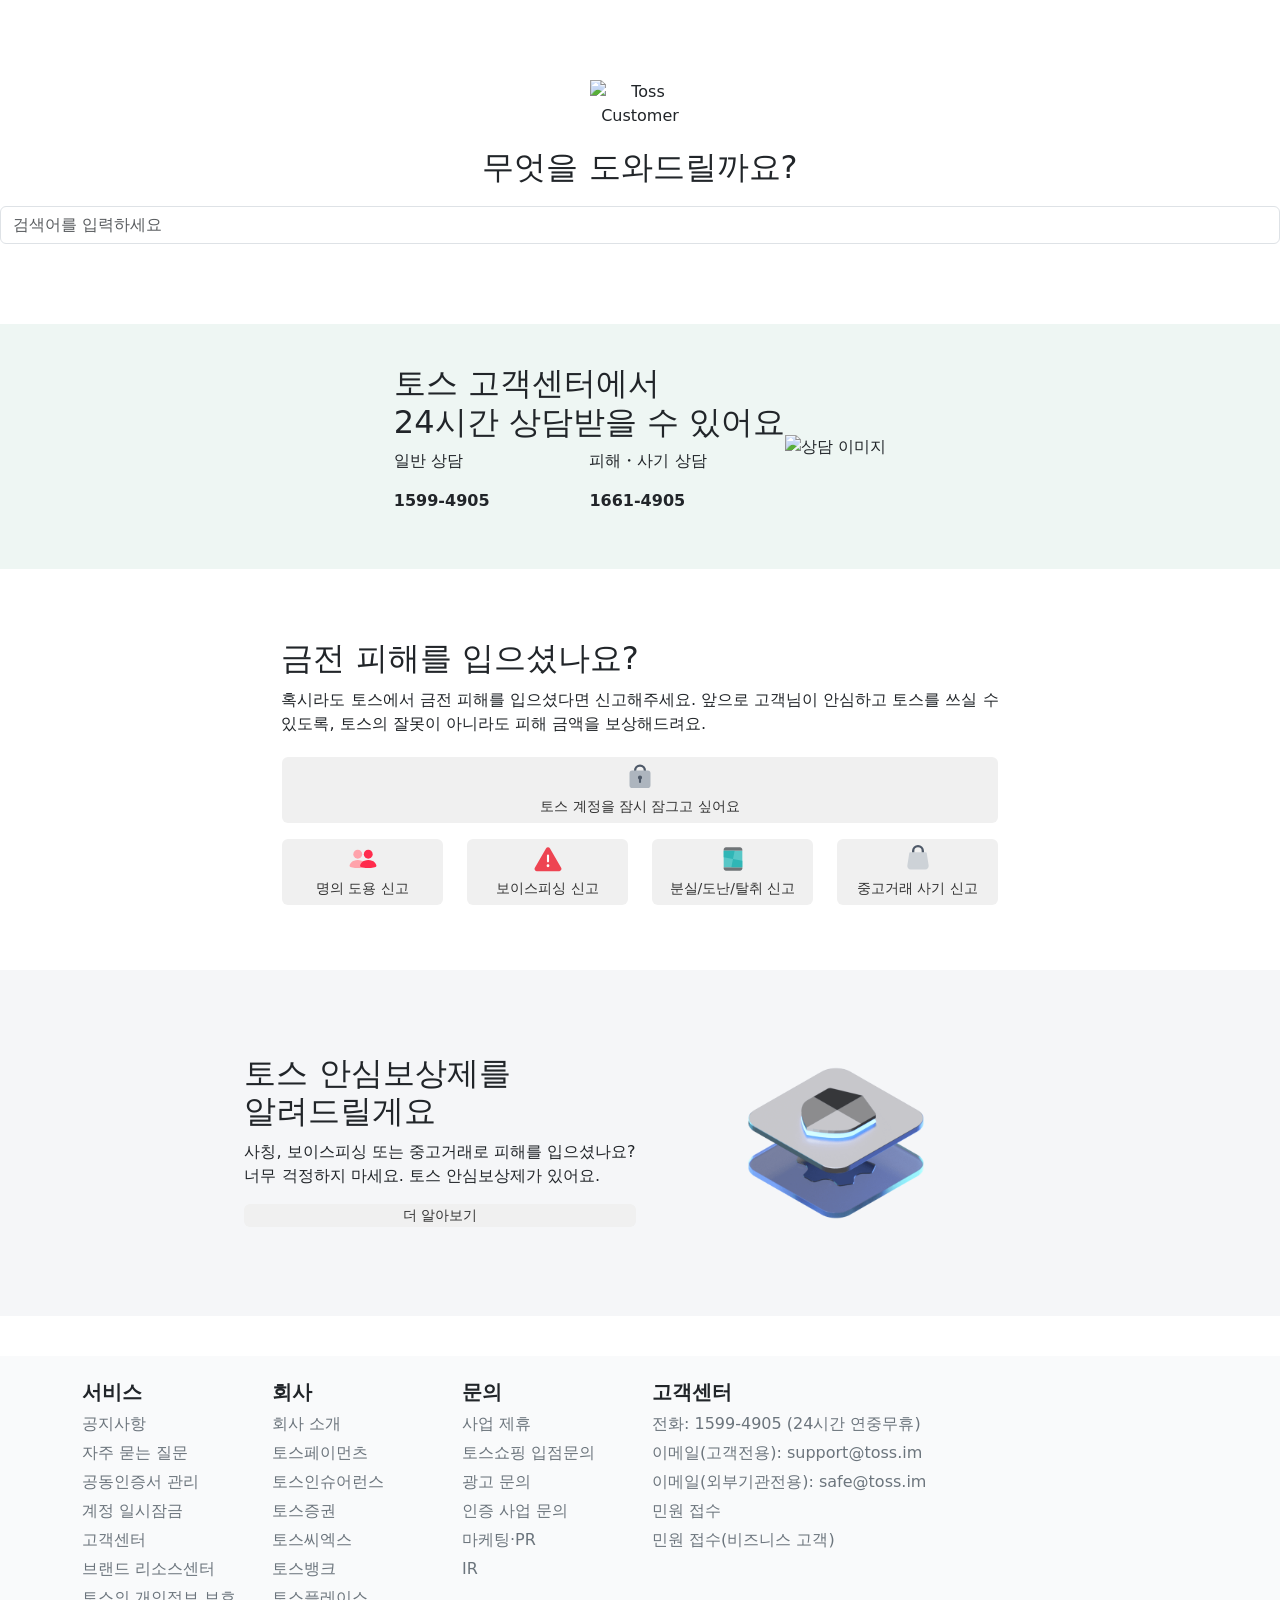
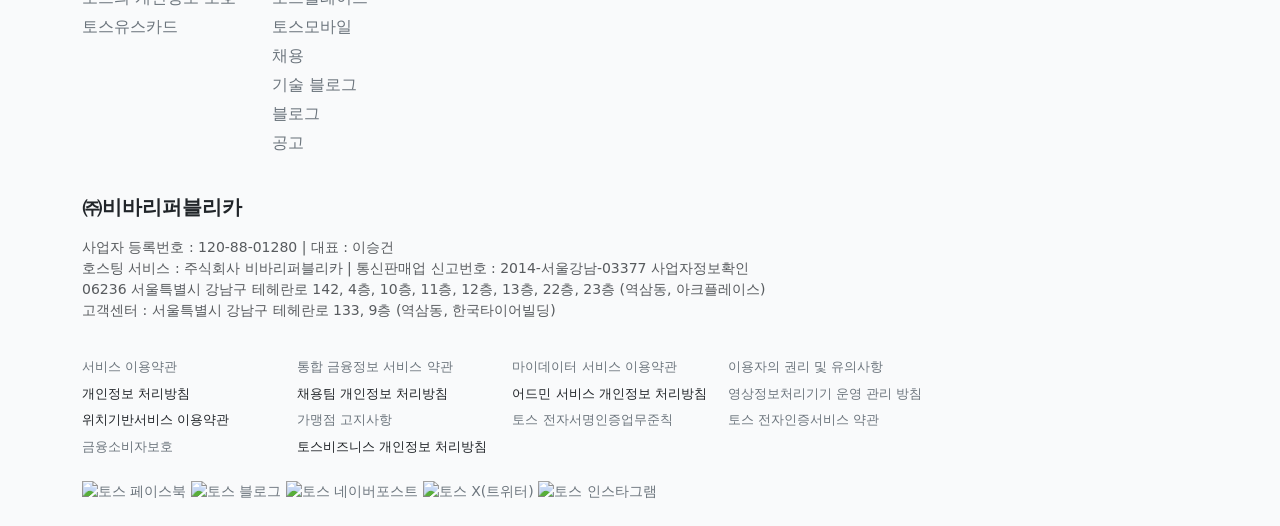
==== commit 9da30f9c: "태그이름 수정" ====
--- a/customerCenter/index.html
+++ b/customerCenter/index.html
@@ -6,7 +6,7 @@
   <title>토스 고객센터</title>
   <link href="https://cdn.jsdelivr.net/npm/bootstrap@5.3.2/dist/css/bootstrap.min.css" rel="stylesheet"> 
   <script src="https://cdn.jsdelivr.net/npm/bootstrap@5.3.2/dist/js/bootstrap.bundle.min.js"></script>
-  <link rel="stylesheet" href="/customerCenter/css/style.css">
+  <link rel="stylesheet" href="./css/style.css">
   <script>
     document.addEventListener('DOMContentLoaded', function() {
   fetch('../footer/index.html') // 외부 footer 파일 경로
@@ -57,7 +57,7 @@
     </div>
     <div class="row">
       <div class="col-12 mb-3">
-        <button class="btn btn_custom auto">
+        <button class="btn btn_custom">
           <svg xmlns="http://www.w3.org/2000/svg" viewBox="0 0 24 24">
             <g fill="none" fill-rule="evenodd">
               <path stroke="#4E5968" stroke-linecap="round" stroke-width="2" d="M16.18 6.5a4.18 4.18 0 10-8.36 0"></path>
@@ -71,7 +71,7 @@
       </div>
 
       <div class="col-3">
-        <button class="btn btn_custom auto">
+        <button class="btn btn_custom">
           <svg xmlns="http://www.w3.org/2000/svg" viewBox="0 0 24 24">
             <g fill="#ffa3ab">
               <circle cx="7.5" cy="7.9" r="3.8"></circle>
@@ -86,7 +86,7 @@
         </button>
       </div>
       <div class="col-3">
-        <button class='btn btn_custom auto'>
+        <button class='btn btn_custom'>
           <svg xmlns="http://www.w3.org/2000/svg" viewBox="0 0 24 24">
             <g fill="none" fill-rule="evenodd">
               <path fill="#EE4452" d="M10.268 2.913L.74 19.416c-.771 1.333.192 3 1.73 3H21.53c1.539 0 2.502-1.667 1.73-3L13.734 2.913c-.771-1.333-2.694-1.333-3.465 0"></path>
--- a/customerCenter/css/style.css
+++ b/customerCenter/css/style.css
@@ -39,9 +39,8 @@
   text-align: left;
 }
 /* 버튼 스타일 */
-.btn_custom {
+body .btn.btn_custom {
   background-color: #f0f0f0;
-  border-color: #ccc;
   color: #333;
   display: flex;
   flex-direction: column;
@@ -50,17 +49,17 @@
   text-align: center;
   height: 100%;
   width: 100%;
-  margin: 10px 0;
+  margin: 5px 0;
+  padding: 0;
   font-size: 14px;
-  min-width: 120px;
-}
+ }
 
-.btn_custom:hover {
+body .btn.btn_custom:hover {
   background-color: #e0e0e0;
   border-color: #bbb;
 }
 
-.btn_custom svg {
+body .btn_custom svg {
   width: 28px;
   height: 28px;
   margin-bottom: 5px;
@@ -74,8 +73,7 @@
 }
 
 .img_container img {
- 
-  object-fit: cover; /* 이미지가 잘리지 않도록 설정 */
+   object-fit: cover; /* 이미지가 잘리지 않도록 설정 */
 }
 
 /* 무엇을 도와드릴까요? */
@@ -88,7 +86,7 @@
   margin: 20px 0;
 }
 
-.search_input {
+body .search_input {
   max-width: 500px;
   margin: 0 auto;
   display: block;
@@ -135,7 +133,6 @@
   margin-bottom: 10px;
 }
 
-
 /* 안심보상 이미지 */
 .compensation img {
   width: 400px;
